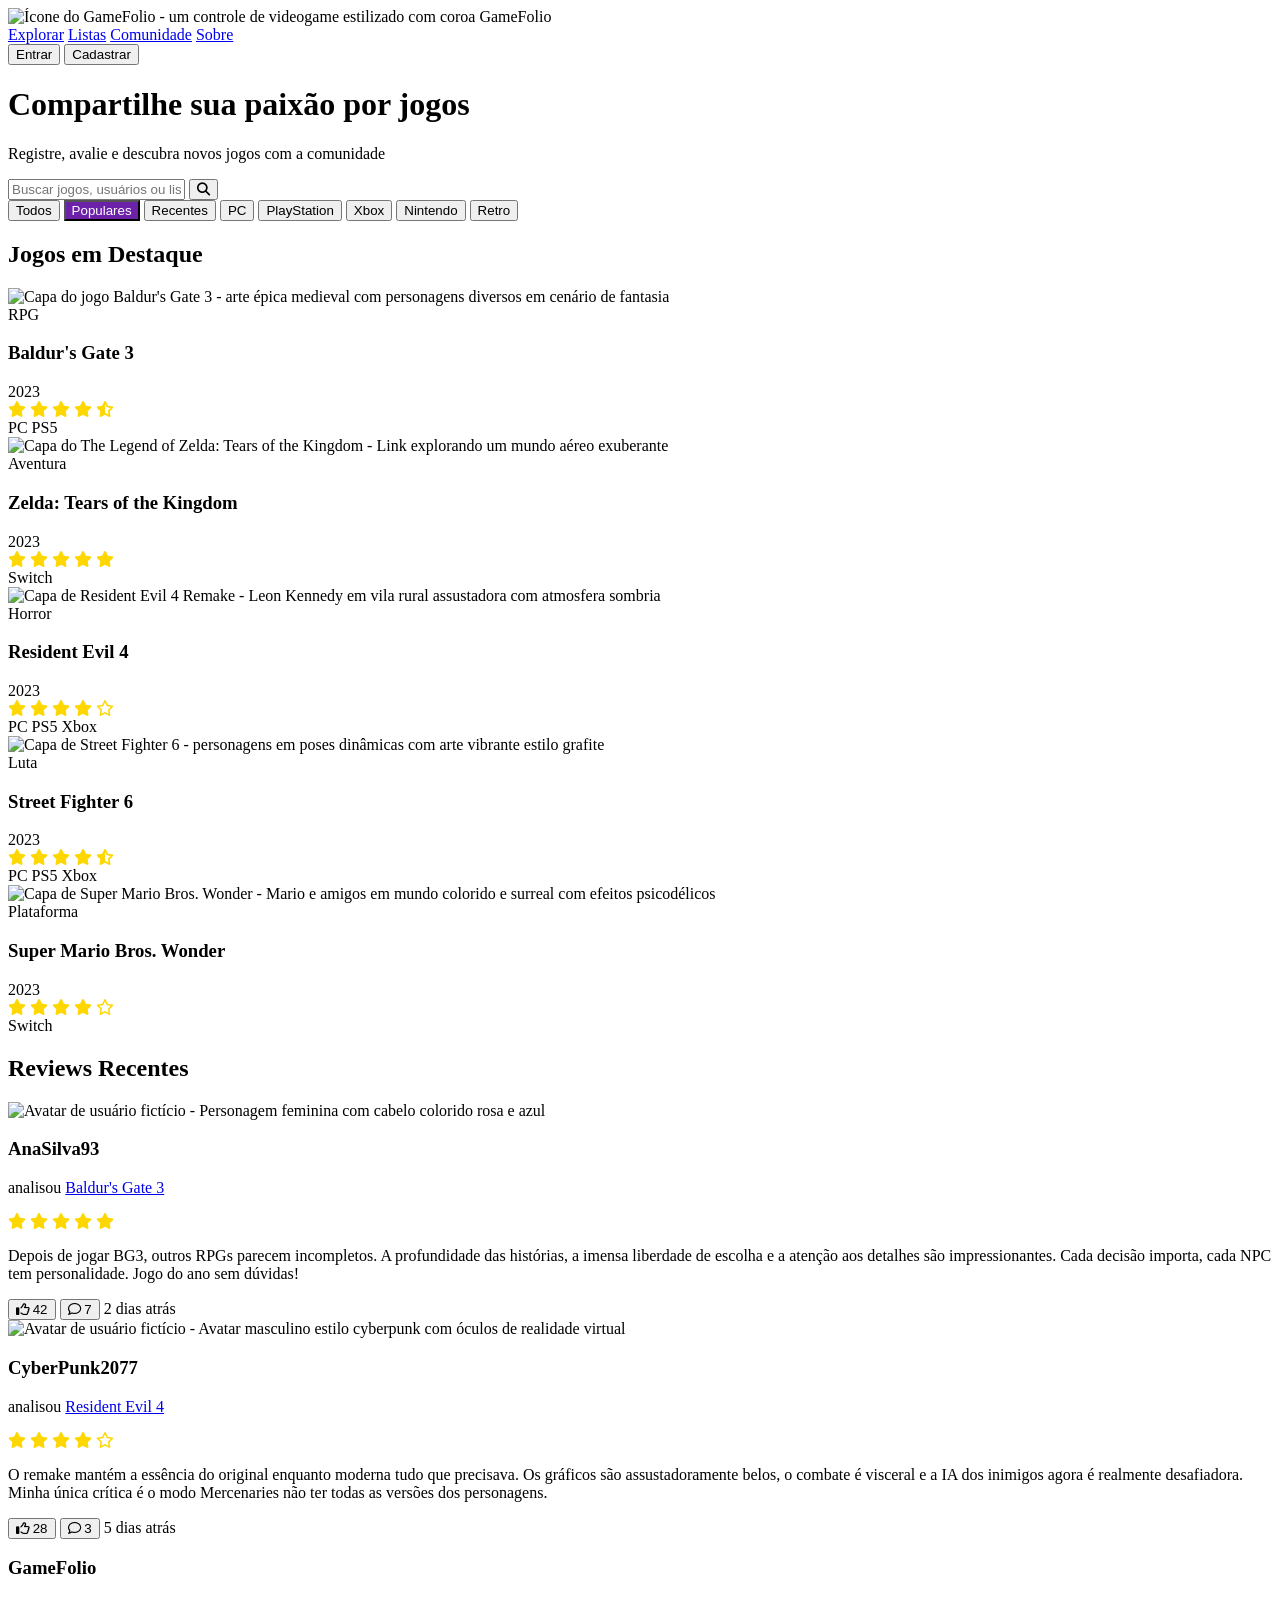
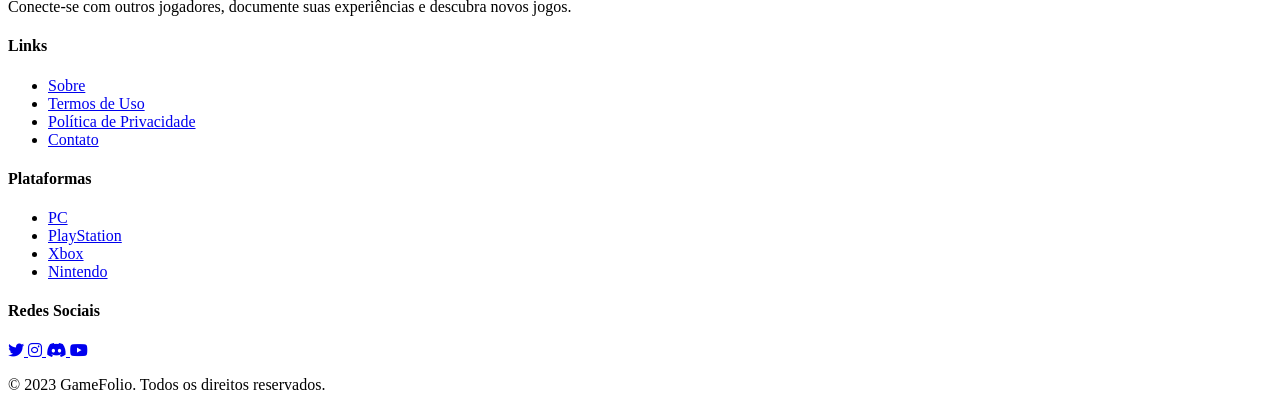
==== index.html @ 89a98d09 "Html com css no tailwind e JS basico (por enquanto)" ====
<!DOCTYPE html>
<html lang="pt-BR">
<head>
    <meta charset="UTF-8">
    <meta name="viewport" content="width=device-width, initial-scale=1.0">
    <title>GameFolio - Seu Diário de Jogos</title>
    <script src="https://cdn.tailwindcss.com"></script>
    <link rel="stylesheet" href="https://cdnjs.cloudflare.com/ajax/libs/font-awesome/6.4.0/css/all.min.css">
    <style>
        .stars {
            color: #ffd700;
        }
        .game-card:hover {
            transform: translateY(-5px);
            box-shadow: 0 10px 20px rgba(155, 81, 224, 0.3);
        }
        .active-filter {
            background-color: #6b21a8;
            color: white;
        }
    </style>
</head>
<body class="bg-gray-900 text-gray-100 min-h-screen">
    <!-- Navbar -->
    <nav class="bg-gray-800 sticky top-0 z-50 shadow-lg">
        <div class="container mx-auto px-4 py-3 flex justify-between items-center">
            <div class="flex items-center space-x-2">
                <img src="https://storage.googleapis.com/workspace-0f70711f-8b4e-4d94-86f1-2a93ccde5887/image/7b67bf7c-70f5-4aff-a1ca-98b3bf985ffc.png" alt="Ícone do GameFolio - um controle de videogame estilizado com coroa" class="h-10 w-10 rounded-full">
                <span class="text-xl font-bold text-purple-400">GameFolio</span>
            </div>
            
            <div class="hidden md:flex space-x-6">
                <a href="#" class="hover:text-purple-300">Explorar</a>
                <a href="#" class="hover:text-purple-300">Listas</a>
                <a href="#" class="hover:text-purple-300">Comunidade</a>
                <a href="#" class="hover:text-purple-300">Sobre</a>
            </div>
            
            <div class="flex items-center space-x-4">
                <button class="bg-purple-600 hover:bg-purple-700 px-4 py-2 rounded-md font-medium">
                    Entrar
                </button>
                <button class="hidden md:block bg-gray-700 hover:bg-gray-600 px-4 py-2 rounded-md font-medium">
                    Cadastrar
                </button>
            </div>
        </div>
    </nav>

    <!-- Hero Section -->
    <header class="bg-gradient-to-r from-purple-900 to-gray-900 py-16">
        <div class="container mx-auto px-4 text-center">
            <h1 class="text-4xl md:text-5xl font-bold mb-4">Compartilhe sua paixão por jogos</h1>
            <p class="text-xl md:text-2xl text-gray-300 mb-8">Registre, avalie e descubra novos jogos com a comunidade</p>
            
            <div class="max-w-xl mx-auto relative">
                <input type="text" placeholder="Buscar jogos, usuários ou listas..." 
                    class="w-full px-4 py-3 rounded-full bg-gray-800 text-white focus:outline-none focus:ring-2 focus:ring-purple-500">
                <button class="absolute right-2 top-1/2 transform -translate-y-1/2 bg-purple-600 hover:bg-purple-700 w-10 h-10 rounded-full flex items-center justify-center">
                    <i class="fas fa-search"></i>
                </button>
            </div>
        </div>
    </header>

    <!-- Main Content -->
    <main class="container mx-auto px-4 py-8">
        <!-- Filters -->
        <div class="mb-8 overflow-x-auto">
            <div class="flex space-x-2 pb-2">
                <button class="px-4 py-2 bg-gray-800 rounded-full whitespace-nowrap">Todos</button>
                <button class="px-4 py-2 bg-gray-800 rounded-full whitespace-nowrap active-filter">Populares</button>
                <button class="px-4 py-2 bg-gray-800 rounded-full whitespace-nowrap">Recentes</button>
                <button class="px-4 py-2 bg-gray-800 rounded-full whitespace-nowrap">PC</button>
                <button class="px-4 py-2 bg-gray-800 rounded-full whitespace-nowrap">PlayStation</button>
                <button class="px-4 py-2 bg-gray-800 rounded-full whitespace-nowrap">Xbox</button>
                <button class="px-4 py-2 bg-gray-800 rounded-full whitespace-nowrap">Nintendo</button>
                <button class="px-4 py-2 bg-gray-800 rounded-full whitespace-nowrap">Retro</button>
            </div>
        </div>

        <!-- Featured Games -->
        <section class="mb-12">
            <h2 class="text-2xl font-bold mb-6">Jogos em Destaque</h2>
            <div class="grid grid-cols-2 sm:grid-cols-3 md:grid-cols-4 lg:grid-cols-5 gap-4">
                <!-- Game Card 1 -->
                <div class="game-card bg-gray-800 rounded-lg overflow-hidden transition-transform duration-300">
                    <div class="relative">
                        <img src="https://storage.googleapis.com/workspace-0f70711f-8b4e-4d94-86f1-2a93ccde5887/image/5e23e996-d68e-4585-ad56-a1dbfd8e7b90.png" alt="Capa do jogo Baldur's Gate 3 - arte épica medieval com personagens diversos em cenário de fantasia" class="w-full h-48 object-cover">
                        <div class="absolute top-2 left-2 bg-purple-600 text-white text-xs px-2 py-1 rounded">
                            RPG
                        </div>
                    </div>
                    <div class="p-3">
                        <h3 class="font-bold mb-1 truncate">Baldur's Gate 3</h3>
                        <div class="flex justify-between items-center mb-2 text-sm">
                            <span>2023</span>
                            <div class="stars">
                                <i class="fas fa-star"></i>
                                <i class="fas fa-star"></i>
                                <i class="fas fa-star"></i>
                                <i class="fas fa-star"></i>
                                <i class="fas fa-star-half-alt"></i>
                            </div>
                        </div>
                        <div class="flex space-x-1 text-xs">
                            <span class="bg-gray-700 px-2 py-1 rounded">PC</span>
                            <span class="bg-gray-700 px-2 py-1 rounded">PS5</span>
                        </div>
                    </div>
                </div>
                
                <!-- Game Card 2 -->
                <div class="game-card bg-gray-800 rounded-lg overflow-hidden transition-transform duration-300">
                    <div class="relative">
                        <img src="https://storage.googleapis.com/workspace-0f70711f-8b4e-4d94-86f1-2a93ccde5887/image/5b0cb605-672a-4c8f-9d56-ed8557dfba0c.png" alt="Capa do The Legend of Zelda: Tears of the Kingdom - Link explorando um mundo aéreo exuberante" class="w-full h-48 object-cover">
                        <div class="absolute top-2 left-2 bg-purple-600 text-white text-xs px-2 py-1 rounded">
                            Aventura
                        </div>
                    </div>
                    <div class="p-3">
                        <h3 class="font-bold mb-1 truncate">Zelda: Tears of the Kingdom</h3>
                        <div class="flex justify-between items-center mb-2 text-sm">
                            <span>2023</span>
                            <div class="stars">
                                <i class="fas fa-star"></i>
                                <i class="fas fa-star"></i>
                                <i class="fas fa-star"></i>
                                <i class="fas fa-star"></i>
                                <i class="fas fa-star"></i>
                            </div>
                        </div>
                        <div class="flex space-x-1 text-xs">
                            <span class="bg-gray-700 px-2 py-1 rounded">Switch</span>
                        </div>
                    </div>
                </div>
                
                <!-- Game Card 3 -->
                <div class="game-card bg-gray-800 rounded-lg overflow-hidden transition-transform duration-300">
                    <div class="relative">
                        <img src="https://storage.googleapis.com/workspace-0f70711f-8b4e-4d94-86f1-2a93ccde5887/image/c5231993-31fa-42f7-b4f4-3dcd0fac8f75.png" alt="Capa de Resident Evil 4 Remake - Leon Kennedy em vila rural assustadora com atmosfera sombria" class="w-full h-48 object-cover">
                        <div class="absolute top-2 left-2 bg-purple-600 text-white text-xs px-2 py-1 rounded">
                            Horror
                        </div>
                    </div>
                    <div class="p-3">
                        <h3 class="font-bold mb-1 truncate">Resident Evil 4</h3>
                        <div class="flex justify-between items-center mb-2 text-sm">
                            <span>2023</span>
                            <div class="stars">
                                <i class="fas fa-star"></i>
                                <i class="fas fa-star"></i>
                                <i class="fas fa-star"></i>
                                <i class="fas fa-star"></i>
                                <i class="far fa-star"></i>
                            </div>
                        </div>
                        <div class="flex space-x-1 text-xs">
                            <span class="bg-gray-700 px-2 py-1 rounded">PC</span>
                            <span class="bg-gray-700 px-2 py-1 rounded">PS5</span>
                            <span class="bg-gray-700 px-2 py-1 rounded">Xbox</span>
                        </div>
                    </div>
                </div>
                
                <!-- Game Card 4 -->
                <div class="game-card bg-gray-800 rounded-lg overflow-hidden transition-transform duration-300">
                    <div class="relative">
                        <img src="https://storage.googleapis.com/workspace-0f70711f-8b4e-4d94-86f1-2a93ccde5887/image/84c0312e-1e0c-442b-8b80-9a341d1a2d50.png" alt="Capa de Street Fighter 6 - personagens em poses dinâmicas com arte vibrante estilo grafite" class="w-full h-48 object-cover">
                        <div class="absolute top-2 left-2 bg-purple-600 text-white text-xs px-2 py-1 rounded">
                            Luta
                        </div>
                    </div>
                    <div class="p-3">
                        <h3 class="font-bold mb-1 truncate">Street Fighter 6</h3>
                        <div class="flex justify-between items-center mb-2 text-sm">
                            <span>2023</span>
                            <div class="stars">
                                <i class="fas fa-star"></i>
                                <i class="fas fa-star"></i>
                                <i class="fas fa-star"></i>
                                <i class="fas fa-star"></i>
                                <i class="fas fa-star-half-alt"></i>
                            </div>
                        </div>
                        <div class="flex space-x-1 text-xs">
                            <span class="bg-gray-700 px-2 py-1 rounded">PC</span>
                            <span class="bg-gray-700 px-2 py-1 rounded">PS5</span>
                            <span class="bg-gray-700 px-2 py-1 rounded">Xbox</span>
                        </div>
                    </div>
                </div>
                
                <!-- Game Card 5 -->
                <div class="game-card bg-gray-800 rounded-lg overflow-hidden transition-transform duration-300">
                    <div class="relative">
                        <img src="https://storage.googleapis.com/workspace-0f70711f-8b4e-4d94-86f1-2a93ccde5887/image/c01563e3-3cc0-4755-ae73-8b4a8a65829a.png" alt="Capa de Super Mario Bros. Wonder - Mario e amigos em mundo colorido e surreal com efeitos psicodélicos" class="w-full h-48 object-cover">
                        <div class="absolute top-2 left-2 bg-purple-600 text-white text-xs px-2 py-1 rounded">
                            Plataforma
                        </div>
                    </div>
                    <div class="p-3">
                        <h3 class="font-bold mb-1 truncate">Super Mario Bros. Wonder</h3>
                        <div class="flex justify-between items-center mb-2 text-sm">
                            <span>2023</span>
                            <div class="stars">
                                <i class="fas fa-star"></i>
                                <i class="fas fa-star"></i>
                                <i class="fas fa-star"></i>
                                <i class="fas fa-star"></i>
                                <i class="far fa-star"></i>
                            </div>
                        </div>
                        <div class="flex space-x-1 text-xs">
                            <span class="bg-gray-700 px-2 py-1 rounded">Switch</span>
                        </div>
                    </div>
                </div>
            </div>
        </section>

        <!-- Recent Reviews -->
        <section>
            <h2 class="text-2xl font-bold mb-6">Reviews Recentes</h2>
            
            <div class="bg-gray-800 rounded-lg p-6 mb-4">
                <div class="flex items-start mb-4">
                    <img src="https://storage.googleapis.com/workspace-0f70711f-8b4e-4d94-86f1-2a93ccde5887/image/4feb8d6a-f93c-4e9b-94c6-111aa311abfc.png" alt="Avatar de usuário fictício - Personagem feminina com cabelo colorido rosa e azul" class="w-10 h-10 rounded-full mr-3">
                    <div>
                        <h3 class="font-medium">AnaSilva93</h3>
                        <p class="text-gray-400 text-sm">analisou <a href="#" class="text-purple-300">Baldur's Gate 3</a></p>
                    </div>
                    <div class="ml-auto stars">
                        <i class="fas fa-star"></i>
                        <i class="fas fa-star"></i>
                        <i class="fas fa-star"></i>
                        <i class="fas fa-star"></i>
                        <i class="fas fa-star"></i>
                    </div>
                </div>
                <div class="bg-gray-900 p-4 rounded mb-3">
                    <p>Depois de jogar BG3, outros RPGs parecem incompletos. A profundidade das histórias, a imensa liberdade de escolha e a atenção aos detalhes são impressionantes. Cada decisão importa, cada NPC tem personalidade. Jogo do ano sem dúvidas!</p>
                </div>
                <div class="flex items-center text-sm text-gray-400">
                    <button class="flex items-center mr-4 hover:text-purple-300">
                        <i class="far fa-thumbs-up mr-1"></i> 42
                    </button>
                    <button class="flex items-center mr-4 hover:text-purple-300">
                        <i class="far fa-comment mr-1"></i> 7
                    </button>
                    <span>2 dias atrás</span>
                </div>
            </div>
            
            <div class="bg-gray-800 rounded-lg p-6">
                <div class="flex items-start mb-4">
                    <img src="https://storage.googleapis.com/workspace-0f70711f-8b4e-4d94-86f1-2a93ccde5887/image/c5cfe952-3a54-457c-a827-276a2980bfd9.png" alt="Avatar de usuário fictício - Avatar masculino estilo cyberpunk com óculos de realidade virtual" class="w-10 h-10 rounded-full mr-3">
                    <div>
                        <h3 class="font-medium">CyberPunk2077</h3>
                        <p class="text-gray-400 text-sm">analisou <a href="#" class="text-purple-300">Resident Evil 4</a></p>
                    </div>
                    <div class="ml-auto stars">
                        <i class="fas fa-star"></i>
                        <i class="fas fa-star"></i>
                        <i class="fas fa-star"></i>
                        <i class="fas fa-star"></i>
                        <i class="far fa-star"></i>
                    </div>
                </div>
                <div class="bg-gray-900 p-4 rounded mb-3">
                    <p>O remake mantém a essência do original enquanto moderna tudo que precisava. Os gráficos são assustadoramente belos, o combate é visceral e a IA dos inimigos agora é realmente desafiadora. Minha única crítica é o modo Mercenaries não ter todas as versões dos personagens.</p>
                </div>
                <div class="flex items-center text-sm text-gray-400">
                    <button class="flex items-center mr-4 hover:text-purple-300">
                        <i class="far fa-thumbs-up mr-1"></i> 28
                    </button>
                    <button class="flex items-center mr-4 hover:text-purple-300">
                        <i class="far fa-comment mr-1"></i> 3
                    </button>
                    <span>5 dias atrás</span>
                </div>
            </div>
        </section>
    </main>

    <!-- Footer -->
    <footer class="bg-gray-800 py-12 mt-12">
        <div class="container mx-auto px-4">
            <div class="grid grid-cols-1 md:grid-cols-4 gap-8">
                <div>
                    <h3 class="text-xl font-bold mb-4 text-purple-400">GameFolio</h3>
                    <p class="text-gray-400">Conecte-se com outros jogadores, documente suas experiências e descubra novos jogos.</p>
                </div>
                <div>
                    <h4 class="font-bold mb-4">Links</h4>
                    <ul class="space-y-2">
                        <li><a href="#" class="text-gray-400 hover:text-purple-300">Sobre</a></li>
                        <li><a href="#" class="text-gray-400 hover:text-purple-300">Termos de Uso</a></li>
                        <li><a href="#" class="text-gray-400 hover:text-purple-300">Política de Privacidade</a></li>
                        <li><a href="#" class="text-gray-400 hover:text-purple-300">Contato</a></li>
                    </ul>
                </div>
                <div>
                    <h4 class="font-bold mb-4">Plataformas</h4>
                    <ul class="space-y-2">
                        <li><a href="#" class="text-gray-400 hover:text-purple-300">PC</a></li>
                        <li><a href="#" class="text-gray-400 hover:text-purple-300">PlayStation</a></li>
                        <li><a href="#" class="text-gray-400 hover:text-purple-300">Xbox</a></li>
                        <li><a href="#" class="text-gray-400 hover:text-purple-300">Nintendo</a></li>
                    </ul>
                </div>
                <div>
                    <h4 class="font-bold mb-4">Redes Sociais</h4>
                    <div class="flex space-x-4">
                        <a href="#" class="w-10 h-10 rounded-full bg-gray-700 flex items-center justify-center hover:bg-purple-600">
                            <i class="fab fa-twitter"></i>
                        </a>
                        <a href="#" class="w-10 h-10 rounded-full bg-gray-700 flex items-center justify-center hover:bg-purple-600">
                            <i class="fab fa-instagram"></i>
                        </a>
                        <a href="#" class="w-10 h-10 rounded-full bg-gray-700 flex items-center justify-center hover:bg-purple-600">
                            <i class="fab fa-discord"></i>
                        </a>
                        <a href="#" class="w-10 h-10 rounded-full bg-gray-700 flex items-center justify-center hover:bg-purple-600">
                            <i class="fab fa-youtube"></i>
                        </a>
                    </div>
                </div>
            </div>
            <div class="border-t border-gray-700 mt-8 pt-8 text-center text-gray-500">
                <p>© 2023 GameFolio. Todos os direitos reservados.</p>
            </div>
        </div>
    </footer>

    <script>
        // Rating System
        document.addEventListener('DOMContentLoaded', function() {
            // Simula o hover nas estrelas do rating
            const starsContainers = document.querySelectorAll('.stars');
            
            starsContainers.forEach(container => {
                const stars = container.querySelectorAll('i');
                
                stars.forEach((star, index) => {
                    star.addEventListener('click', () => {
                        // Remove todas as classes
                        stars.forEach(s => {
                            s.classList.remove('fas');
                            s.classList.add('far');
                        });
                        
                        // Ativa as estrelas até a clicada
                        for (let i = 0; i <= index; i++) {
                            stars[i].classList.remove('far');
                            stars[i].classList.add('fas');
                        }
                    });
                });
            });
            
            // Filter buttons
            const filterButtons = document.querySelectorAll('.bg-gray-800.rounded-full');
            
            filterButtons.forEach(button => {
                button.addEventListener('click', function() {
                    filterButtons.forEach(btn => btn.classList.remove('active-filter'));
                    this.classList.add('active-filter');
                });
            });
        });
    </script>
</body>
</html>
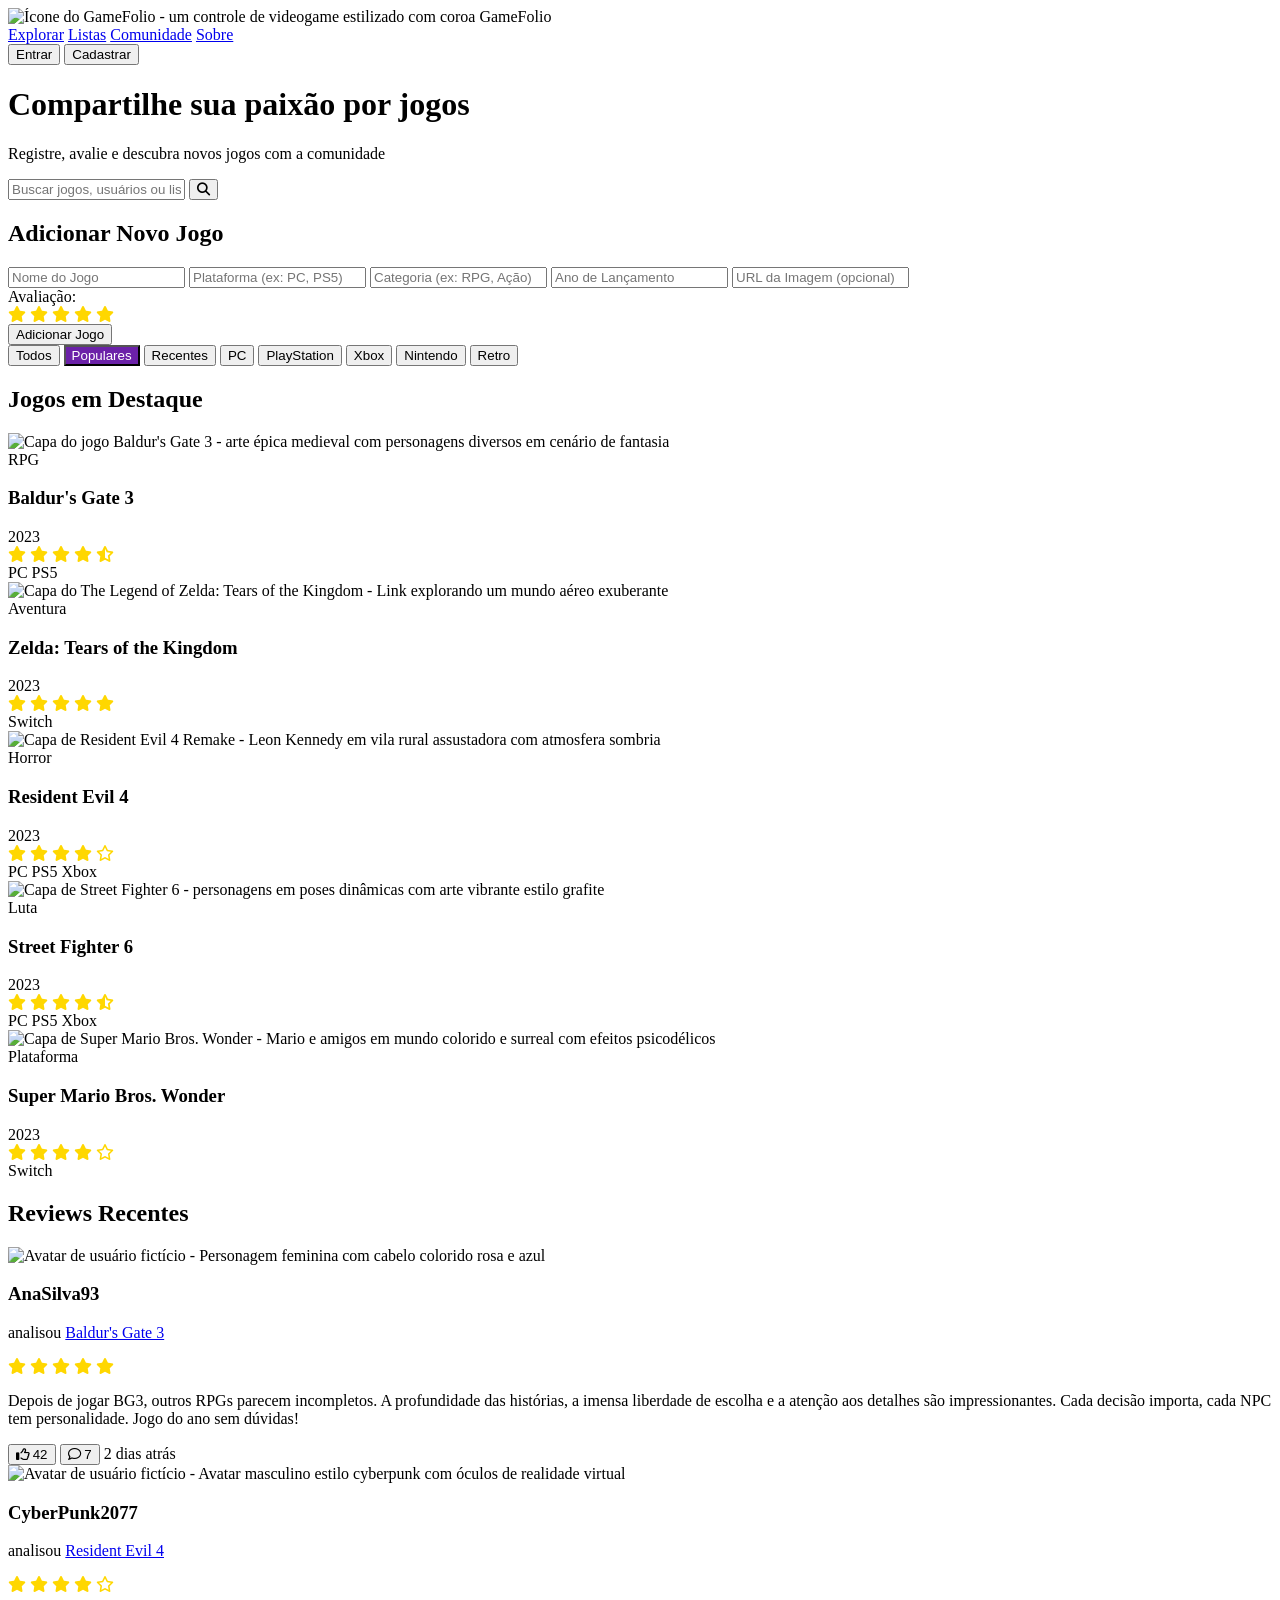
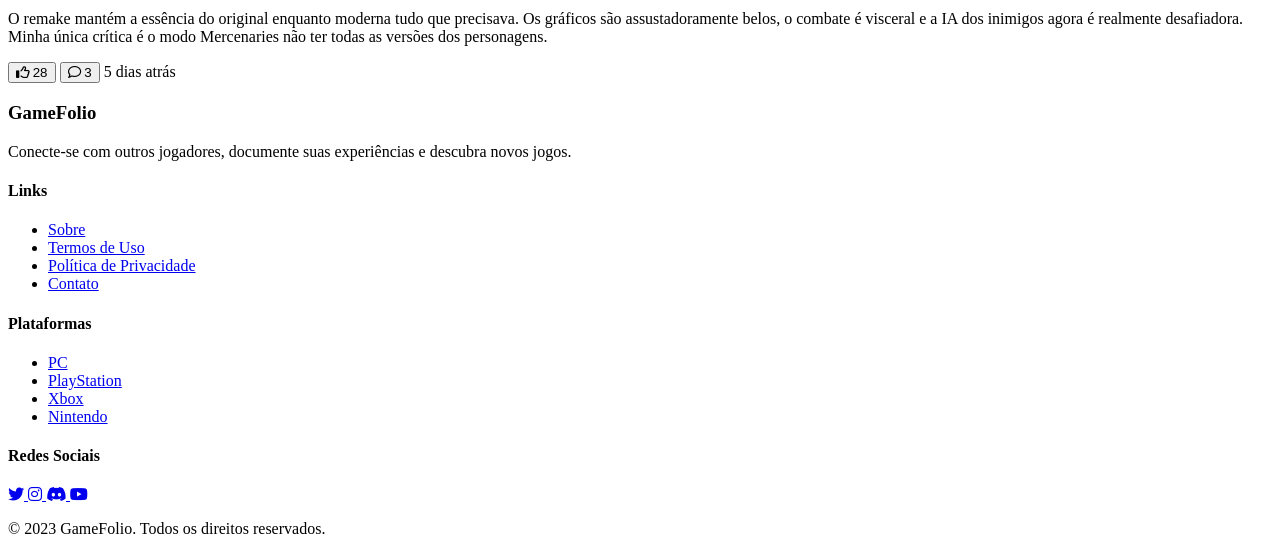
==== commit dd66513c: "Add forma de novo jogo" ====
--- a/index.html
+++ b/index.html
@@ -6,19 +6,7 @@
     <title>GameFolio - Seu Diário de Jogos</title>
     <script src="https://cdn.tailwindcss.com"></script>
     <link rel="stylesheet" href="https://cdnjs.cloudflare.com/ajax/libs/font-awesome/6.4.0/css/all.min.css">
-    <style>
-        .stars {
-            color: #ffd700;
-        }
-        .game-card:hover {
-            transform: translateY(-5px);
-            box-shadow: 0 10px 20px rgba(155, 81, 224, 0.3);
-        }
-        .active-filter {
-            background-color: #6b21a8;
-            color: white;
-        }
-    </style>
+    <link rel="stylesheet" href="style.css">
 </head>
 <body class="bg-gray-900 text-gray-100 min-h-screen">
     <!-- Navbar -->
@@ -65,6 +53,40 @@
 
     <!-- Main Content -->
     <main class="container mx-auto px-4 py-8">
+        <!-- Add New Game Form -->
+        <section class="mb-12 bg-gray-800 p-6 rounded-lg">
+            <h2 class="text-2xl font-bold mb-4">Adicionar Novo Jogo</h2>
+            <div class="grid grid-cols-1 md:grid-cols-2 gap-4">
+                <!-- Nome do Jogo -->
+                <input type="text" id="game-title" placeholder="Nome do Jogo" class="px-4 py-2 rounded bg-gray-900 text-white w-full">
+                <!-- Plataforma -->
+                <input type="text" id="game-platform" placeholder="Plataforma (ex: PC, PS5)" class="px-4 py-2 rounded bg-gray-900 text-white w-full">
+                <!-- Categoria -->
+                <input type="text" id="game-category" placeholder="Categoria (ex: RPG, Ação)" class="px-4 py-2 rounded bg-gray-900 text-white w-full">
+                <!-- Ano de lancamento -->
+                <input type="number" id="game-year" placeholder="Ano de Lançamento" class="px-4 py-2 rounded bg-gray-900 text-white w-full">
+                <!-- URL da Imagem -->
+                <input type="url" id="game-image" placeholder="URL da Imagem (opcional)" class="px-4 py-2 rounded bg-gray-900 text-white w-full">
+            </div>
+
+            <!-- Estrelas de avaliação -->
+            <div class="mt-4">
+                <span class="block text-sm mb-1">Avaliação:</span>
+                <div class="stars text-xl cursor-pointer space-x-1" id="new-rating">
+                    <i class="fa fa-star" data-value="1"></i>
+                    <i class="fa fa-star" data-value="2"></i>
+                    <i class="fa fa-star" data-value="3"></i>
+                    <i class="fa fa-star" data-value="4"></i>
+                    <i class="fa fa-star" data-value="5"></i>
+                </div>
+            </div>
+
+            <button id="add-game-btn" class="mt-6 bg-purple-600 hover:bg-purple-700 px-6 py-2 rounded font-medium">
+                Adicionar Jogo
+            </button>
+        </section>
+
+
         <!-- Filters -->
         <div class="mb-8 overflow-x-auto">
             <div class="flex space-x-2 pb-2">
@@ -334,43 +356,9 @@
         </div>
     </footer>
 
-    <script>
-        // Rating System
-        document.addEventListener('DOMContentLoaded', function() {
-            // Simula o hover nas estrelas do rating
-            const starsContainers = document.querySelectorAll('.stars');
-            
-            starsContainers.forEach(container => {
-                const stars = container.querySelectorAll('i');
-                
-                stars.forEach((star, index) => {
-                    star.addEventListener('click', () => {
-                        // Remove todas as classes
-                        stars.forEach(s => {
-                            s.classList.remove('fas');
-                            s.classList.add('far');
-                        });
-                        
-                        // Ativa as estrelas até a clicada
-                        for (let i = 0; i <= index; i++) {
-                            stars[i].classList.remove('far');
-                            stars[i].classList.add('fas');
-                        }
-                    });
-                });
-            });
-            
-            // Filter buttons
-            const filterButtons = document.querySelectorAll('.bg-gray-800.rounded-full');
-            
-            filterButtons.forEach(button => {
-                button.addEventListener('click', function() {
-                    filterButtons.forEach(btn => btn.classList.remove('active-filter'));
-                    this.classList.add('active-filter');
-                });
-            });
-        });
-    </script>
+<script src="https://cdn.tailwindcss.com"></script>
+<script src="https://cdnjs.cloudflare.com/ajax/libs/font-awesome/6.4.0/js/all.min.js"></script>
+<script src="script.js"></script>
 </body>
 </html>
 
--- a/style.css
+++ b/style.css
@@ -0,0 +1,13 @@
+.stars {
+    color: #ffd700;
+}
+
+.game-card:hover {
+    transform: translateY(-5px);
+    box-shadow: 0 10px 20px rgba(155, 81, 224, 0.3);
+}
+
+.active-filter {
+    background-color: #6b21a8;
+    color: white;
+}
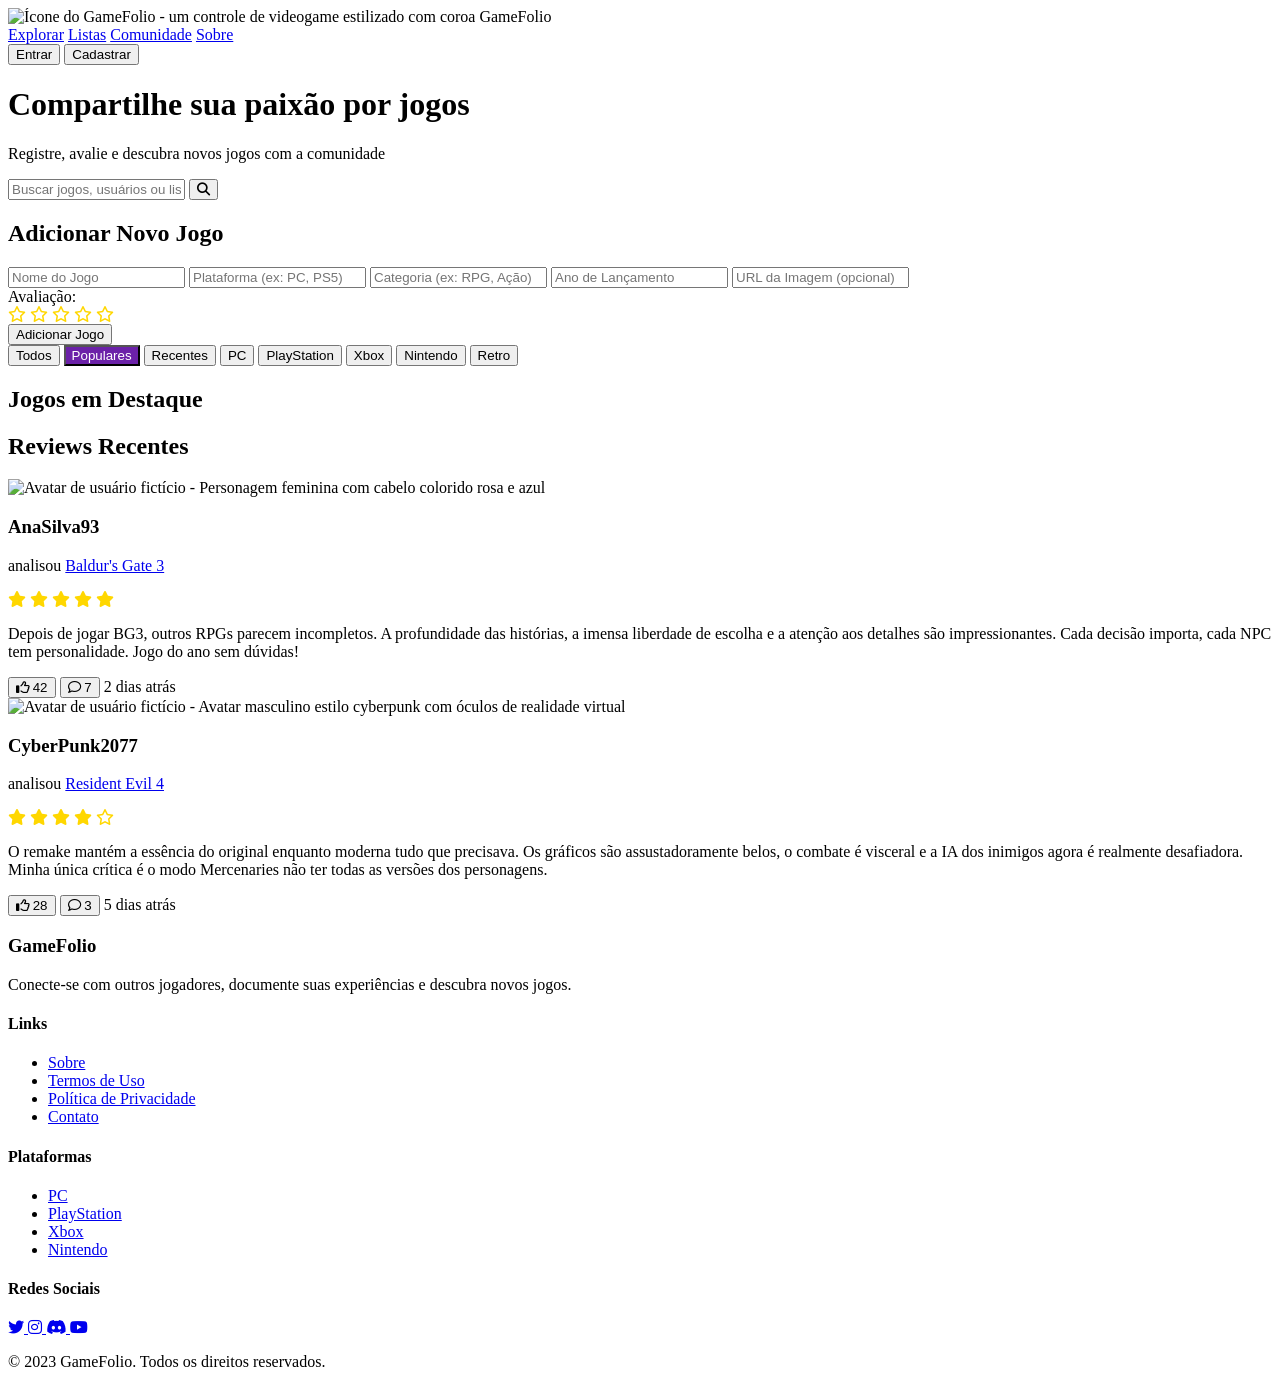
==== commit 9e0f43a1: "Botao de add jogo, add card pelo botao" ====
--- a/index.html
+++ b/index.html
@@ -73,11 +73,11 @@
             <div class="mt-4">
                 <span class="block text-sm mb-1">Avaliação:</span>
                 <div class="stars text-xl cursor-pointer space-x-1" id="new-rating">
-                    <i class="fa fa-star" data-value="1"></i>
-                    <i class="fa fa-star" data-value="2"></i>
-                    <i class="fa fa-star" data-value="3"></i>
-                    <i class="fa fa-star" data-value="4"></i>
-                    <i class="fa fa-star" data-value="5"></i>
+                    <i class="far fa-star" data-value="1"></i>
+                    <i class="far fa-star" data-value="2"></i>
+                    <i class="far fa-star" data-value="3"></i>
+                    <i class="far fa-star" data-value="4"></i>
+                    <i class="far fa-star" data-value="5"></i>
                 </div>
             </div>
 
@@ -104,141 +104,8 @@
         <!-- Featured Games -->
         <section class="mb-12">
             <h2 class="text-2xl font-bold mb-6">Jogos em Destaque</h2>
-            <div class="grid grid-cols-2 sm:grid-cols-3 md:grid-cols-4 lg:grid-cols-5 gap-4">
-                <!-- Game Card 1 -->
-                <div class="game-card bg-gray-800 rounded-lg overflow-hidden transition-transform duration-300">
-                    <div class="relative">
-                        <img src="https://storage.googleapis.com/workspace-0f70711f-8b4e-4d94-86f1-2a93ccde5887/image/5e23e996-d68e-4585-ad56-a1dbfd8e7b90.png" alt="Capa do jogo Baldur's Gate 3 - arte épica medieval com personagens diversos em cenário de fantasia" class="w-full h-48 object-cover">
-                        <div class="absolute top-2 left-2 bg-purple-600 text-white text-xs px-2 py-1 rounded">
-                            RPG
-                        </div>
-                    </div>
-                    <div class="p-3">
-                        <h3 class="font-bold mb-1 truncate">Baldur's Gate 3</h3>
-                        <div class="flex justify-between items-center mb-2 text-sm">
-                            <span>2023</span>
-                            <div class="stars">
-                                <i class="fas fa-star"></i>
-                                <i class="fas fa-star"></i>
-                                <i class="fas fa-star"></i>
-                                <i class="fas fa-star"></i>
-                                <i class="fas fa-star-half-alt"></i>
-                            </div>
-                        </div>
-                        <div class="flex space-x-1 text-xs">
-                            <span class="bg-gray-700 px-2 py-1 rounded">PC</span>
-                            <span class="bg-gray-700 px-2 py-1 rounded">PS5</span>
-                        </div>
-                    </div>
-                </div>
-                
-                <!-- Game Card 2 -->
-                <div class="game-card bg-gray-800 rounded-lg overflow-hidden transition-transform duration-300">
-                    <div class="relative">
-                        <img src="https://storage.googleapis.com/workspace-0f70711f-8b4e-4d94-86f1-2a93ccde5887/image/5b0cb605-672a-4c8f-9d56-ed8557dfba0c.png" alt="Capa do The Legend of Zelda: Tears of the Kingdom - Link explorando um mundo aéreo exuberante" class="w-full h-48 object-cover">
-                        <div class="absolute top-2 left-2 bg-purple-600 text-white text-xs px-2 py-1 rounded">
-                            Aventura
-                        </div>
-                    </div>
-                    <div class="p-3">
-                        <h3 class="font-bold mb-1 truncate">Zelda: Tears of the Kingdom</h3>
-                        <div class="flex justify-between items-center mb-2 text-sm">
-                            <span>2023</span>
-                            <div class="stars">
-                                <i class="fas fa-star"></i>
-                                <i class="fas fa-star"></i>
-                                <i class="fas fa-star"></i>
-                                <i class="fas fa-star"></i>
-                                <i class="fas fa-star"></i>
-                            </div>
-                        </div>
-                        <div class="flex space-x-1 text-xs">
-                            <span class="bg-gray-700 px-2 py-1 rounded">Switch</span>
-                        </div>
-                    </div>
-                </div>
-                
-                <!-- Game Card 3 -->
-                <div class="game-card bg-gray-800 rounded-lg overflow-hidden transition-transform duration-300">
-                    <div class="relative">
-                        <img src="https://storage.googleapis.com/workspace-0f70711f-8b4e-4d94-86f1-2a93ccde5887/image/c5231993-31fa-42f7-b4f4-3dcd0fac8f75.png" alt="Capa de Resident Evil 4 Remake - Leon Kennedy em vila rural assustadora com atmosfera sombria" class="w-full h-48 object-cover">
-                        <div class="absolute top-2 left-2 bg-purple-600 text-white text-xs px-2 py-1 rounded">
-                            Horror
-                        </div>
-                    </div>
-                    <div class="p-3">
-                        <h3 class="font-bold mb-1 truncate">Resident Evil 4</h3>
-                        <div class="flex justify-between items-center mb-2 text-sm">
-                            <span>2023</span>
-                            <div class="stars">
-                                <i class="fas fa-star"></i>
-                                <i class="fas fa-star"></i>
-                                <i class="fas fa-star"></i>
-                                <i class="fas fa-star"></i>
-                                <i class="far fa-star"></i>
-                            </div>
-                        </div>
-                        <div class="flex space-x-1 text-xs">
-                            <span class="bg-gray-700 px-2 py-1 rounded">PC</span>
-                            <span class="bg-gray-700 px-2 py-1 rounded">PS5</span>
-                            <span class="bg-gray-700 px-2 py-1 rounded">Xbox</span>
-                        </div>
-                    </div>
-                </div>
-                
-                <!-- Game Card 4 -->
-                <div class="game-card bg-gray-800 rounded-lg overflow-hidden transition-transform duration-300">
-                    <div class="relative">
-                        <img src="https://storage.googleapis.com/workspace-0f70711f-8b4e-4d94-86f1-2a93ccde5887/image/84c0312e-1e0c-442b-8b80-9a341d1a2d50.png" alt="Capa de Street Fighter 6 - personagens em poses dinâmicas com arte vibrante estilo grafite" class="w-full h-48 object-cover">
-                        <div class="absolute top-2 left-2 bg-purple-600 text-white text-xs px-2 py-1 rounded">
-                            Luta
-                        </div>
-                    </div>
-                    <div class="p-3">
-                        <h3 class="font-bold mb-1 truncate">Street Fighter 6</h3>
-                        <div class="flex justify-between items-center mb-2 text-sm">
-                            <span>2023</span>
-                            <div class="stars">
-                                <i class="fas fa-star"></i>
-                                <i class="fas fa-star"></i>
-                                <i class="fas fa-star"></i>
-                                <i class="fas fa-star"></i>
-                                <i class="fas fa-star-half-alt"></i>
-                            </div>
-                        </div>
-                        <div class="flex space-x-1 text-xs">
-                            <span class="bg-gray-700 px-2 py-1 rounded">PC</span>
-                            <span class="bg-gray-700 px-2 py-1 rounded">PS5</span>
-                            <span class="bg-gray-700 px-2 py-1 rounded">Xbox</span>
-                        </div>
-                    </div>
-                </div>
-                
-                <!-- Game Card 5 -->
-                <div class="game-card bg-gray-800 rounded-lg overflow-hidden transition-transform duration-300">
-                    <div class="relative">
-                        <img src="https://storage.googleapis.com/workspace-0f70711f-8b4e-4d94-86f1-2a93ccde5887/image/c01563e3-3cc0-4755-ae73-8b4a8a65829a.png" alt="Capa de Super Mario Bros. Wonder - Mario e amigos em mundo colorido e surreal com efeitos psicodélicos" class="w-full h-48 object-cover">
-                        <div class="absolute top-2 left-2 bg-purple-600 text-white text-xs px-2 py-1 rounded">
-                            Plataforma
-                        </div>
-                    </div>
-                    <div class="p-3">
-                        <h3 class="font-bold mb-1 truncate">Super Mario Bros. Wonder</h3>
-                        <div class="flex justify-between items-center mb-2 text-sm">
-                            <span>2023</span>
-                            <div class="stars">
-                                <i class="fas fa-star"></i>
-                                <i class="fas fa-star"></i>
-                                <i class="fas fa-star"></i>
-                                <i class="fas fa-star"></i>
-                                <i class="far fa-star"></i>
-                            </div>
-                        </div>
-                        <div class="flex space-x-1 text-xs">
-                            <span class="bg-gray-700 px-2 py-1 rounded">Switch</span>
-                        </div>
-                    </div>
-                </div>
+            <div class="grid grid-cols-2 sm:grid-cols-3 md:grid-cols-4 lg:grid-cols-5 gap-4" id="game-list-container">
+                <!--Sera adicionado os cards por JS-->
             </div>
         </section>
 
@@ -356,8 +223,6 @@
         </div>
     </footer>
 
-<script src="https://cdn.tailwindcss.com"></script>
-<script src="https://cdnjs.cloudflare.com/ajax/libs/font-awesome/6.4.0/js/all.min.js"></script>
 <script src="script.js"></script>
 </body>
 </html>
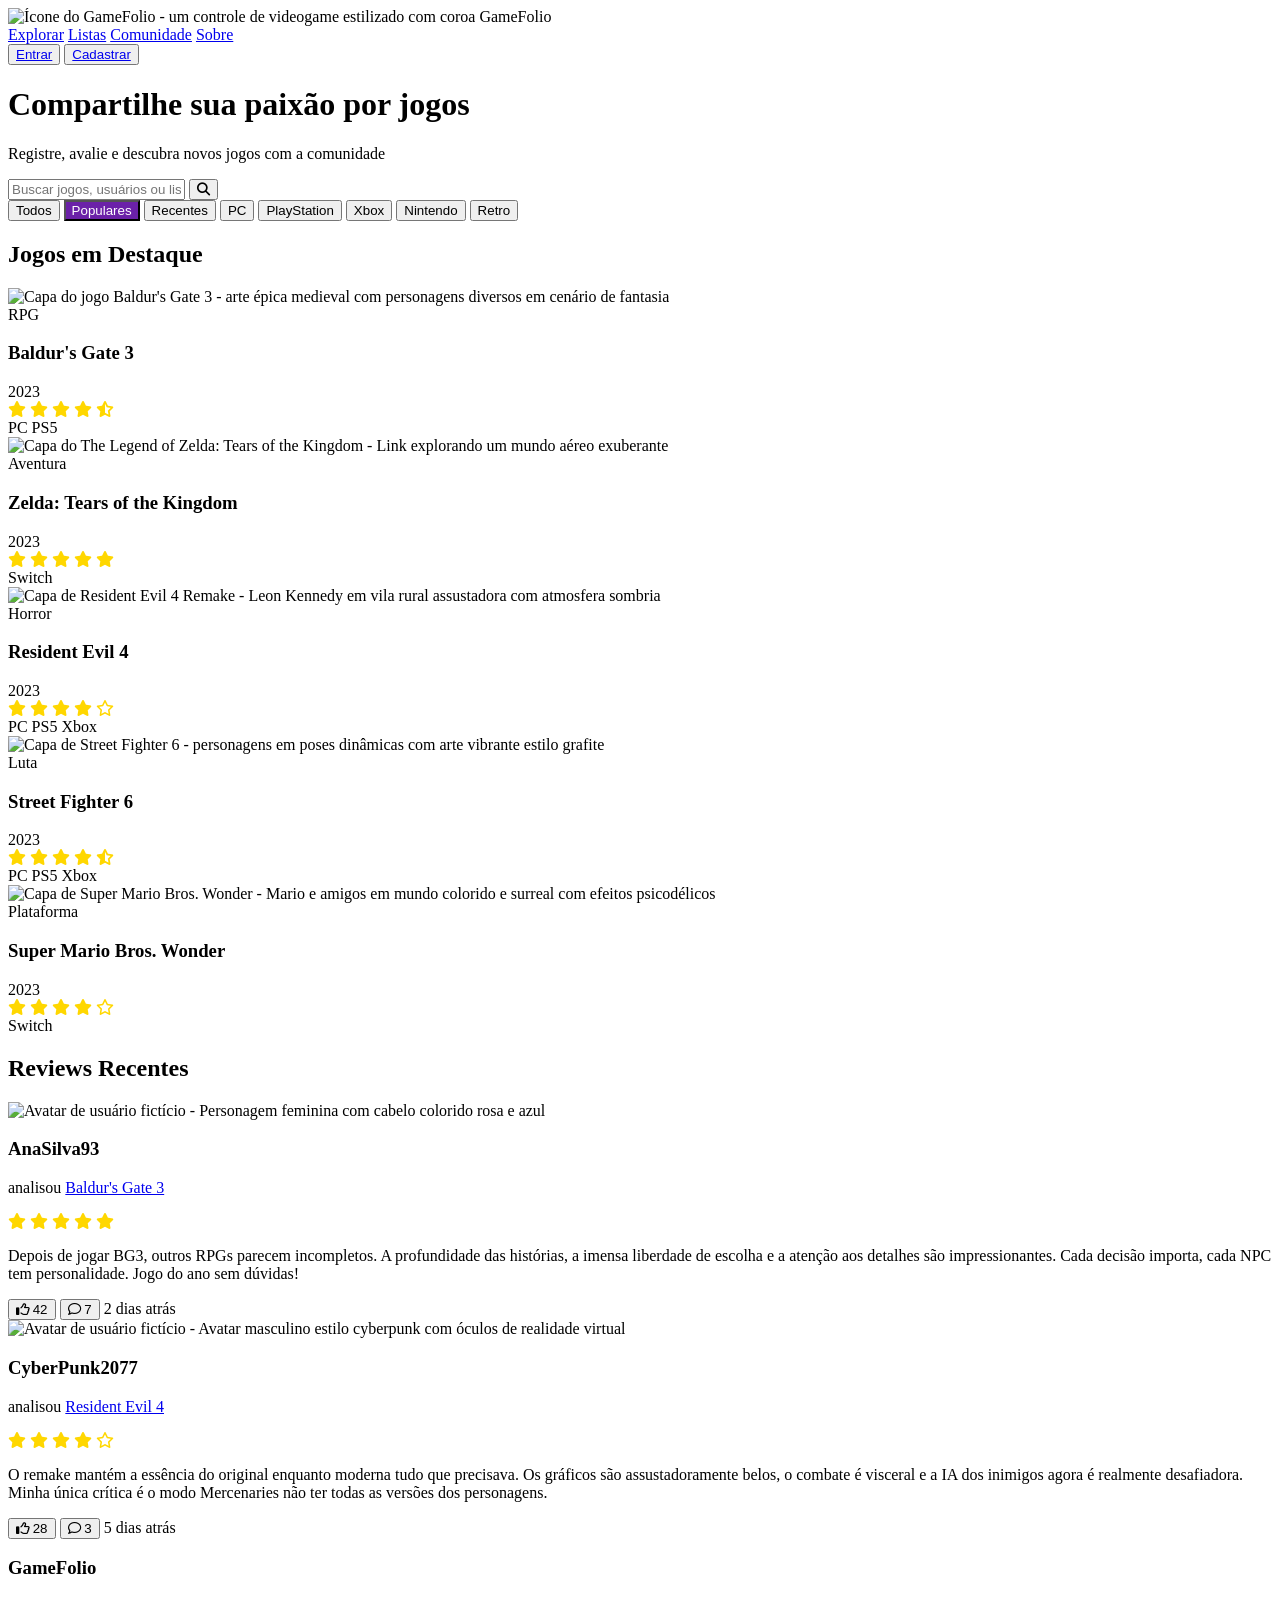
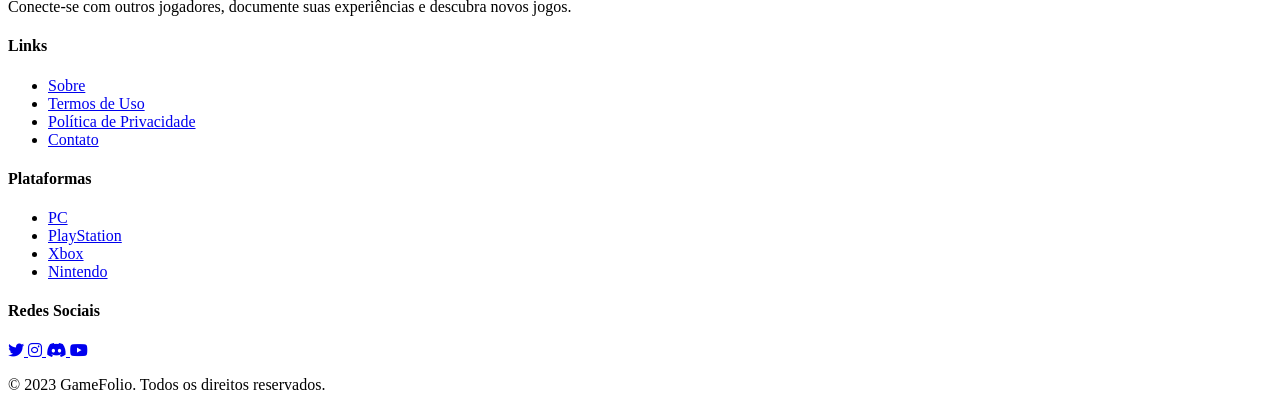
==== commit 492186f2: "Add pages" ====
--- a/index.html
+++ b/index.html
@@ -26,10 +26,10 @@
             
             <div class="flex items-center space-x-4">
                 <button class="bg-purple-600 hover:bg-purple-700 px-4 py-2 rounded-md font-medium">
-                    Entrar
+                    <a href="./pages/login.html">Entrar</a>
                 </button>
                 <button class="hidden md:block bg-gray-700 hover:bg-gray-600 px-4 py-2 rounded-md font-medium">
-                    Cadastrar
+                    <a href="./pages/login.html">Cadastrar</a>
                 </button>
             </div>
         </div>
@@ -53,23 +53,26 @@
 
     <!-- Main Content -->
     <main class="container mx-auto px-4 py-8">
-        <!-- Add New Game Form -->
+    <!--
+        Add New Game Form
         <section class="mb-12 bg-gray-800 p-6 rounded-lg">
+            
             <h2 class="text-2xl font-bold mb-4">Adicionar Novo Jogo</h2>
             <div class="grid grid-cols-1 md:grid-cols-2 gap-4">
-                <!-- Nome do Jogo -->
+                Nome do Jogo
                 <input type="text" id="game-title" placeholder="Nome do Jogo" class="px-4 py-2 rounded bg-gray-900 text-white w-full">
-                <!-- Plataforma -->
+                Plataforma
                 <input type="text" id="game-platform" placeholder="Plataforma (ex: PC, PS5)" class="px-4 py-2 rounded bg-gray-900 text-white w-full">
-                <!-- Categoria -->
+                Categoria
                 <input type="text" id="game-category" placeholder="Categoria (ex: RPG, Ação)" class="px-4 py-2 rounded bg-gray-900 text-white w-full">
-                <!-- Ano de lancamento -->
+                Ano de lancamento
                 <input type="number" id="game-year" placeholder="Ano de Lançamento" class="px-4 py-2 rounded bg-gray-900 text-white w-full">
-                <!-- URL da Imagem -->
+                URL da Imagem
                 <input type="url" id="game-image" placeholder="URL da Imagem (opcional)" class="px-4 py-2 rounded bg-gray-900 text-white w-full">
             </div>
-
-            <!-- Estrelas de avaliação -->
+            
+
+            Estrelas de avaliação
             <div class="mt-4">
                 <span class="block text-sm mb-1">Avaliação:</span>
                 <div class="stars text-xl cursor-pointer space-x-1" id="new-rating">
@@ -85,7 +88,7 @@
                 Adicionar Jogo
             </button>
         </section>
-
+    -->
 
         <!-- Filters -->
         <div class="mb-8 overflow-x-auto">
@@ -104,8 +107,141 @@
         <!-- Featured Games -->
         <section class="mb-12">
             <h2 class="text-2xl font-bold mb-6">Jogos em Destaque</h2>
-            <div class="grid grid-cols-2 sm:grid-cols-3 md:grid-cols-4 lg:grid-cols-5 gap-4" id="game-list-container">
-                <!--Sera adicionado os cards por JS-->
+            <div class="grid grid-cols-2 sm:grid-cols-3 md:grid-cols-4 lg:grid-cols-5 gap-4">
+                <!-- Game Card 1 -->
+                <div class="game-card bg-gray-800 rounded-lg overflow-hidden transition-transform duration-300">
+                    <div class="relative">
+                        <img src="https://storage.googleapis.com/workspace-0f70711f-8b4e-4d94-86f1-2a93ccde5887/image/5e23e996-d68e-4585-ad56-a1dbfd8e7b90.png" alt="Capa do jogo Baldur's Gate 3 - arte épica medieval com personagens diversos em cenário de fantasia" class="w-full h-48 object-cover">
+                        <div class="absolute top-2 left-2 bg-purple-600 text-white text-xs px-2 py-1 rounded">
+                            RPG
+                        </div>
+                    </div>
+                    <div class="p-3">
+                        <h3 class="font-bold mb-1 truncate">Baldur's Gate 3</h3>
+                        <div class="flex justify-between items-center mb-2 text-sm">
+                            <span>2023</span>
+                            <div class="stars">
+                                <i class="fas fa-star"></i>
+                                <i class="fas fa-star"></i>
+                                <i class="fas fa-star"></i>
+                                <i class="fas fa-star"></i>
+                                <i class="fas fa-star-half-alt"></i>
+                            </div>
+                        </div>
+                        <div class="flex space-x-1 text-xs">
+                            <span class="bg-gray-700 px-2 py-1 rounded">PC</span>
+                            <span class="bg-gray-700 px-2 py-1 rounded">PS5</span>
+                        </div>
+                    </div>
+                </div>
+                
+                <!-- Game Card 2 -->
+                <div class="game-card bg-gray-800 rounded-lg overflow-hidden transition-transform duration-300">
+                    <div class="relative">
+                        <img src="https://storage.googleapis.com/workspace-0f70711f-8b4e-4d94-86f1-2a93ccde5887/image/5b0cb605-672a-4c8f-9d56-ed8557dfba0c.png" alt="Capa do The Legend of Zelda: Tears of the Kingdom - Link explorando um mundo aéreo exuberante" class="w-full h-48 object-cover">
+                        <div class="absolute top-2 left-2 bg-purple-600 text-white text-xs px-2 py-1 rounded">
+                            Aventura
+                        </div>
+                    </div>
+                    <div class="p-3">
+                        <h3 class="font-bold mb-1 truncate">Zelda: Tears of the Kingdom</h3>
+                        <div class="flex justify-between items-center mb-2 text-sm">
+                            <span>2023</span>
+                            <div class="stars">
+                                <i class="fas fa-star"></i>
+                                <i class="fas fa-star"></i>
+                                <i class="fas fa-star"></i>
+                                <i class="fas fa-star"></i>
+                                <i class="fas fa-star"></i>
+                            </div>
+                        </div>
+                        <div class="flex space-x-1 text-xs">
+                            <span class="bg-gray-700 px-2 py-1 rounded">Switch</span>
+                        </div>
+                    </div>
+                </div>
+                
+                <!-- Game Card 3 -->
+                <div class="game-card bg-gray-800 rounded-lg overflow-hidden transition-transform duration-300">
+                    <div class="relative">
+                        <img src="https://storage.googleapis.com/workspace-0f70711f-8b4e-4d94-86f1-2a93ccde5887/image/c5231993-31fa-42f7-b4f4-3dcd0fac8f75.png" alt="Capa de Resident Evil 4 Remake - Leon Kennedy em vila rural assustadora com atmosfera sombria" class="w-full h-48 object-cover">
+                        <div class="absolute top-2 left-2 bg-purple-600 text-white text-xs px-2 py-1 rounded">
+                            Horror
+                        </div>
+                    </div>
+                    <div class="p-3">
+                        <h3 class="font-bold mb-1 truncate">Resident Evil 4</h3>
+                        <div class="flex justify-between items-center mb-2 text-sm">
+                            <span>2023</span>
+                            <div class="stars">
+                                <i class="fas fa-star"></i>
+                                <i class="fas fa-star"></i>
+                                <i class="fas fa-star"></i>
+                                <i class="fas fa-star"></i>
+                                <i class="far fa-star"></i>
+                            </div>
+                        </div>
+                        <div class="flex space-x-1 text-xs">
+                            <span class="bg-gray-700 px-2 py-1 rounded">PC</span>
+                            <span class="bg-gray-700 px-2 py-1 rounded">PS5</span>
+                            <span class="bg-gray-700 px-2 py-1 rounded">Xbox</span>
+                        </div>
+                    </div>
+                </div>
+                
+                <!-- Game Card 4 -->
+                <div class="game-card bg-gray-800 rounded-lg overflow-hidden transition-transform duration-300">
+                    <div class="relative">
+                        <img src="https://storage.googleapis.com/workspace-0f70711f-8b4e-4d94-86f1-2a93ccde5887/image/84c0312e-1e0c-442b-8b80-9a341d1a2d50.png" alt="Capa de Street Fighter 6 - personagens em poses dinâmicas com arte vibrante estilo grafite" class="w-full h-48 object-cover">
+                        <div class="absolute top-2 left-2 bg-purple-600 text-white text-xs px-2 py-1 rounded">
+                            Luta
+                        </div>
+                    </div>
+                    <div class="p-3">
+                        <h3 class="font-bold mb-1 truncate">Street Fighter 6</h3>
+                        <div class="flex justify-between items-center mb-2 text-sm">
+                            <span>2023</span>
+                            <div class="stars">
+                                <i class="fas fa-star"></i>
+                                <i class="fas fa-star"></i>
+                                <i class="fas fa-star"></i>
+                                <i class="fas fa-star"></i>
+                                <i class="fas fa-star-half-alt"></i>
+                            </div>
+                        </div>
+                        <div class="flex space-x-1 text-xs">
+                            <span class="bg-gray-700 px-2 py-1 rounded">PC</span>
+                            <span class="bg-gray-700 px-2 py-1 rounded">PS5</span>
+                            <span class="bg-gray-700 px-2 py-1 rounded">Xbox</span>
+                        </div>
+                    </div>
+                </div>
+                
+                <!-- Game Card 5 -->
+                <div class="game-card bg-gray-800 rounded-lg overflow-hidden transition-transform duration-300">
+                    <div class="relative">
+                        <img src="https://storage.googleapis.com/workspace-0f70711f-8b4e-4d94-86f1-2a93ccde5887/image/c01563e3-3cc0-4755-ae73-8b4a8a65829a.png" alt="Capa de Super Mario Bros. Wonder - Mario e amigos em mundo colorido e surreal com efeitos psicodélicos" class="w-full h-48 object-cover">
+                        <div class="absolute top-2 left-2 bg-purple-600 text-white text-xs px-2 py-1 rounded">
+                            Plataforma
+                        </div>
+                    </div>
+                    <div class="p-3">
+                        <h3 class="font-bold mb-1 truncate">Super Mario Bros. Wonder</h3>
+                        <div class="flex justify-between items-center mb-2 text-sm">
+                            <span>2023</span>
+                            <div class="stars">
+                                <i class="fas fa-star"></i>
+                                <i class="fas fa-star"></i>
+                                <i class="fas fa-star"></i>
+                                <i class="fas fa-star"></i>
+                                <i class="far fa-star"></i>
+                            </div>
+                        </div>
+                        <div class="flex space-x-1 text-xs">
+                            <span class="bg-gray-700 px-2 py-1 rounded">Switch</span>
+                        </div>
+                    </div>
+                </div>
             </div>
         </section>
 
--- a/style.css
+++ b/style.css
@@ -10,4 +10,13 @@
 .active-filter {
     background-color: #6b21a8;
     color: white;
+}
+
+
+.scrollbar-hide::-webkit-scrollbar {
+    display: none;
+}
+.scrollbar-hide {
+    -ms-overflow-style: none;
+    scrollbar-width: none;
 }
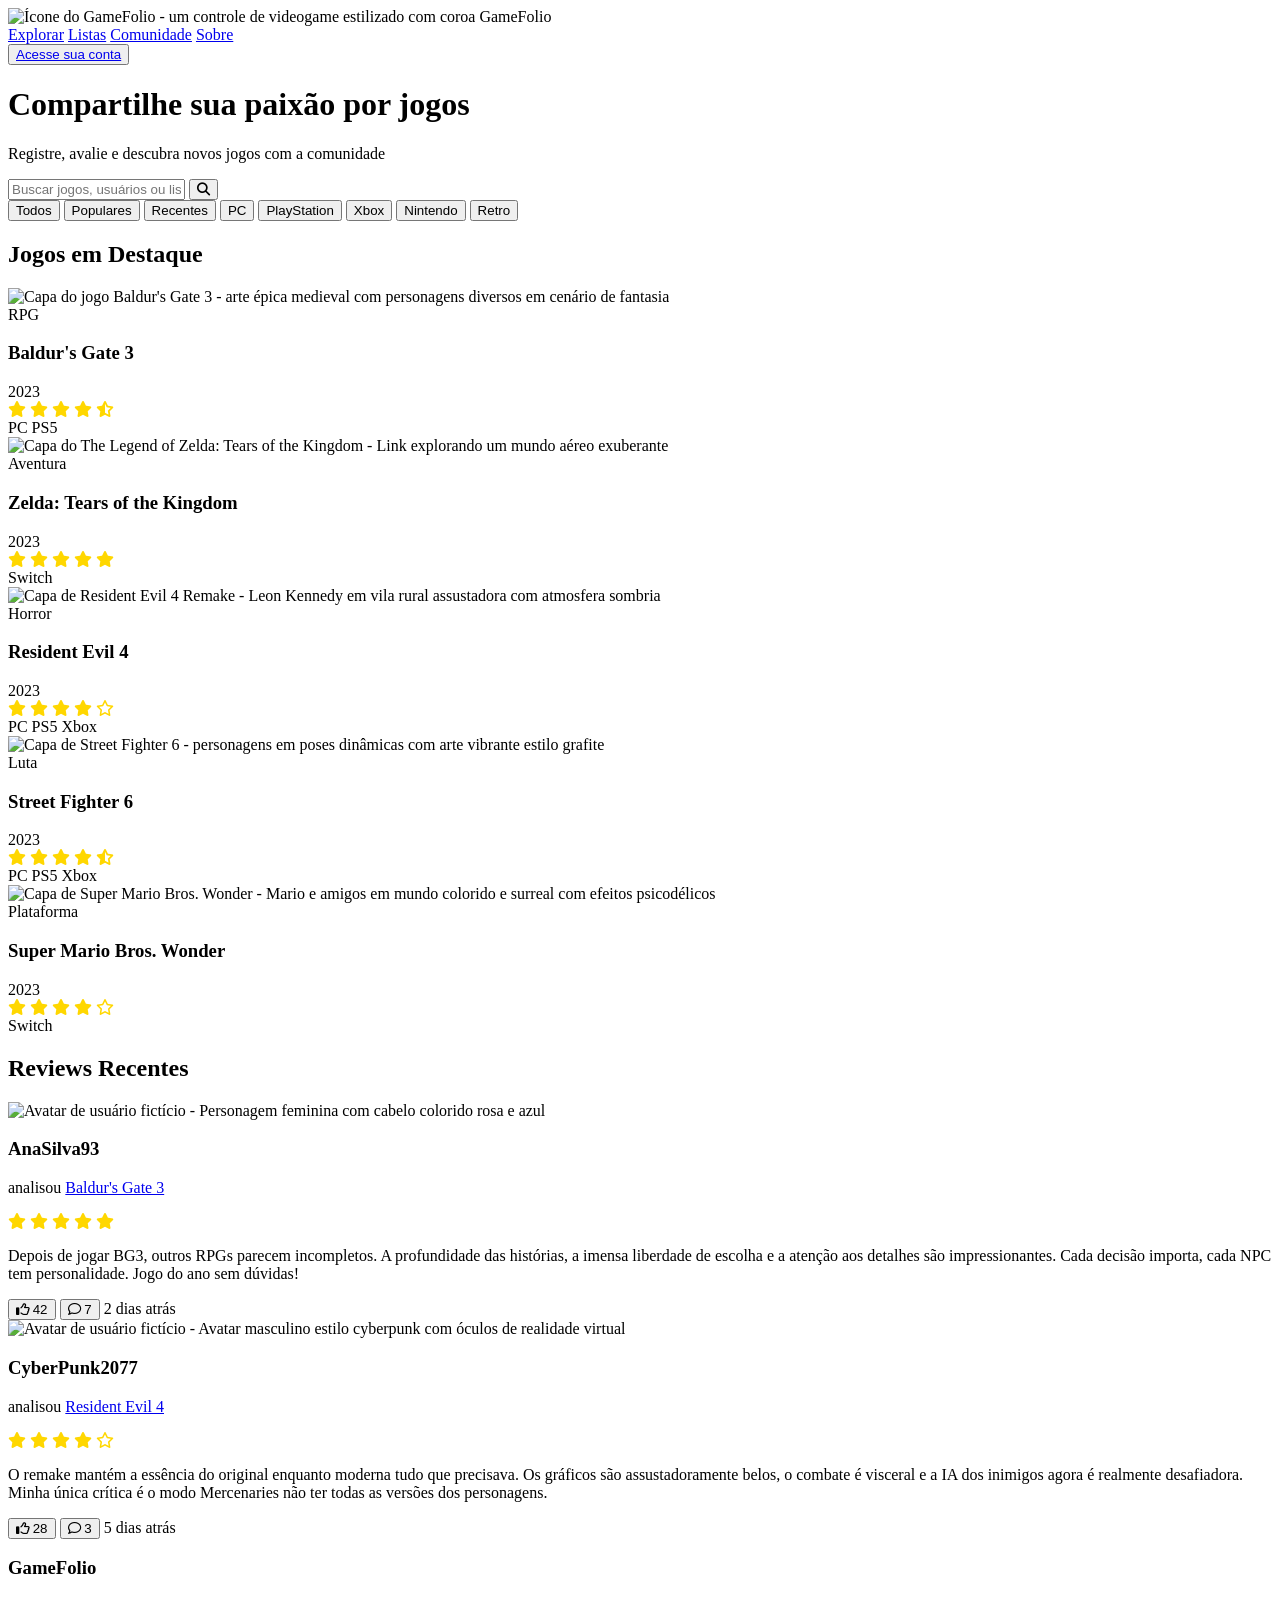
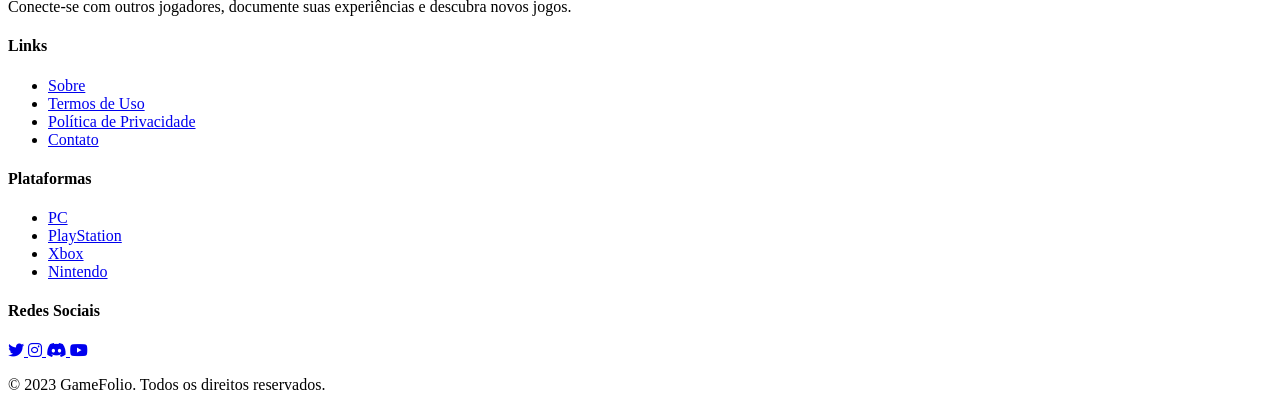
==== commit ff2edf6a: "Add design pag Login" ====
--- a/index.html
+++ b/index.html
@@ -1,13 +1,15 @@
 <!DOCTYPE html>
 <html lang="pt-BR">
+
 <head>
     <meta charset="UTF-8">
     <meta name="viewport" content="width=device-width, initial-scale=1.0">
     <title>GameFolio - Seu Diário de Jogos</title>
     <script src="https://cdn.tailwindcss.com"></script>
     <link rel="stylesheet" href="https://cdnjs.cloudflare.com/ajax/libs/font-awesome/6.4.0/css/all.min.css">
-    <link rel="stylesheet" href="style.css">
+    <link rel="stylesheet" href="./style/style.css">
 </head>
+
 <body class="bg-gray-900 text-gray-100 min-h-screen">
     <!-- Navbar -->
     <nav class="bg-gray-800 sticky top-0 z-50 shadow-lg">
@@ -16,20 +18,17 @@
                 <img src="https://storage.googleapis.com/workspace-0f70711f-8b4e-4d94-86f1-2a93ccde5887/image/7b67bf7c-70f5-4aff-a1ca-98b3bf985ffc.png" alt="Ícone do GameFolio - um controle de videogame estilizado com coroa" class="h-10 w-10 rounded-full">
                 <span class="text-xl font-bold text-purple-400">GameFolio</span>
             </div>
-            
+
             <div class="hidden md:flex space-x-6">
                 <a href="#" class="hover:text-purple-300">Explorar</a>
                 <a href="#" class="hover:text-purple-300">Listas</a>
                 <a href="#" class="hover:text-purple-300">Comunidade</a>
                 <a href="#" class="hover:text-purple-300">Sobre</a>
             </div>
-            
+
             <div class="flex items-center space-x-4">
                 <button class="bg-purple-600 hover:bg-purple-700 px-4 py-2 rounded-md font-medium">
-                    <a href="./pages/login.html">Entrar</a>
-                </button>
-                <button class="hidden md:block bg-gray-700 hover:bg-gray-600 px-4 py-2 rounded-md font-medium">
-                    <a href="./pages/login.html">Cadastrar</a>
+                    <a href="./pages/login.html">Acesse sua conta</a>
                 </button>
             </div>
         </div>
@@ -40,10 +39,9 @@
         <div class="container mx-auto px-4 text-center">
             <h1 class="text-4xl md:text-5xl font-bold mb-4">Compartilhe sua paixão por jogos</h1>
             <p class="text-xl md:text-2xl text-gray-300 mb-8">Registre, avalie e descubra novos jogos com a comunidade</p>
-            
+
             <div class="max-w-xl mx-auto relative">
-                <input type="text" placeholder="Buscar jogos, usuários ou listas..." 
-                    class="w-full px-4 py-3 rounded-full bg-gray-800 text-white focus:outline-none focus:ring-2 focus:ring-purple-500">
+                <input type="text" placeholder="Buscar jogos, usuários ou listas..." class="w-full px-4 py-3 rounded-full bg-gray-800 text-white focus:outline-none focus:ring-2 focus:ring-purple-500">
                 <button class="absolute right-2 top-1/2 transform -translate-y-1/2 bg-purple-600 hover:bg-purple-700 w-10 h-10 rounded-full flex items-center justify-center">
                     <i class="fas fa-search"></i>
                 </button>
@@ -53,7 +51,7 @@
 
     <!-- Main Content -->
     <main class="container mx-auto px-4 py-8">
-    <!--
+        <!--
         Add New Game Form
         <section class="mb-12 bg-gray-800 p-6 rounded-lg">
             
@@ -93,14 +91,14 @@
         <!-- Filters -->
         <div class="mb-8 overflow-x-auto">
             <div class="flex space-x-2 pb-2">
-                <button class="px-4 py-2 bg-gray-800 rounded-full whitespace-nowrap">Todos</button>
-                <button class="px-4 py-2 bg-gray-800 rounded-full whitespace-nowrap active-filter">Populares</button>
-                <button class="px-4 py-2 bg-gray-800 rounded-full whitespace-nowrap">Recentes</button>
-                <button class="px-4 py-2 bg-gray-800 rounded-full whitespace-nowrap">PC</button>
-                <button class="px-4 py-2 bg-gray-800 rounded-full whitespace-nowrap">PlayStation</button>
-                <button class="px-4 py-2 bg-gray-800 rounded-full whitespace-nowrap">Xbox</button>
-                <button class="px-4 py-2 bg-gray-800 rounded-full whitespace-nowrap">Nintendo</button>
-                <button class="px-4 py-2 bg-gray-800 rounded-full whitespace-nowrap">Retro</button>
+                <button class="px-4 py-2 bg-gray-800 rounded-full whitespace-nowrap tagFiltro">Todos</button>
+                <button class="px-4 py-2 bg-gray-800 rounded-full whitespace-nowrap tagFiltro">Populares</button>
+                <button class="px-4 py-2 bg-gray-800 rounded-full whitespace-nowrap tagFiltro">Recentes</button>
+                <button class="px-4 py-2 bg-gray-800 rounded-full whitespace-nowrap tagFiltro">PC</button>
+                <button class="px-4 py-2 bg-gray-800 rounded-full whitespace-nowrap tagFiltro">PlayStation</button>
+                <button class="px-4 py-2 bg-gray-800 rounded-full whitespace-nowrap tagFiltro">Xbox</button>
+                <button class="px-4 py-2 bg-gray-800 rounded-full whitespace-nowrap tagFiltro">Nintendo</button>
+                <button class="px-4 py-2 bg-gray-800 rounded-full whitespace-nowrap tagFiltro">Retro</button>
             </div>
         </div>
 
@@ -134,7 +132,7 @@
                         </div>
                     </div>
                 </div>
-                
+
                 <!-- Game Card 2 -->
                 <div class="game-card bg-gray-800 rounded-lg overflow-hidden transition-transform duration-300">
                     <div class="relative">
@@ -160,7 +158,7 @@
                         </div>
                     </div>
                 </div>
-                
+
                 <!-- Game Card 3 -->
                 <div class="game-card bg-gray-800 rounded-lg overflow-hidden transition-transform duration-300">
                     <div class="relative">
@@ -188,7 +186,7 @@
                         </div>
                     </div>
                 </div>
-                
+
                 <!-- Game Card 4 -->
                 <div class="game-card bg-gray-800 rounded-lg overflow-hidden transition-transform duration-300">
                     <div class="relative">
@@ -216,7 +214,7 @@
                         </div>
                     </div>
                 </div>
-                
+
                 <!-- Game Card 5 -->
                 <div class="game-card bg-gray-800 rounded-lg overflow-hidden transition-transform duration-300">
                     <div class="relative">
@@ -248,7 +246,7 @@
         <!-- Recent Reviews -->
         <section>
             <h2 class="text-2xl font-bold mb-6">Reviews Recentes</h2>
-            
+
             <div class="bg-gray-800 rounded-lg p-6 mb-4">
                 <div class="flex items-start mb-4">
                     <img src="https://storage.googleapis.com/workspace-0f70711f-8b4e-4d94-86f1-2a93ccde5887/image/4feb8d6a-f93c-4e9b-94c6-111aa311abfc.png" alt="Avatar de usuário fictício - Personagem feminina com cabelo colorido rosa e azul" class="w-10 h-10 rounded-full mr-3">
@@ -277,7 +275,7 @@
                     <span>2 dias atrás</span>
                 </div>
             </div>
-            
+
             <div class="bg-gray-800 rounded-lg p-6">
                 <div class="flex items-start mb-4">
                     <img src="https://storage.googleapis.com/workspace-0f70711f-8b4e-4d94-86f1-2a93ccde5887/image/c5cfe952-3a54-457c-a827-276a2980bfd9.png" alt="Avatar de usuário fictício - Avatar masculino estilo cyberpunk com óculos de realidade virtual" class="w-10 h-10 rounded-full mr-3">
@@ -359,7 +357,7 @@
         </div>
     </footer>
 
-<script src="script.js"></script>
+    <script src="script.js"></script>
 </body>
-</html>
-
+
+</html>
--- a/style/style.css
+++ b/style/style.css
@@ -0,0 +1,34 @@
+:root {
+  --fundoPrincipal: #111827;
+  --fundoNavBar: #1f2937;
+  --fundoHeaderPrincipal: #3a1a5f;
+  --corTextoCabecalho: #f3f4f6;
+}
+
+.stars {
+  color: #ffd700;
+}
+
+.game-card:hover {
+  transform: translateY(-5px);
+  box-shadow: 0 10px 20px rgba(155, 81, 224, 0.3);
+  cursor: pointer;
+}
+
+.tagFiltro:hover {
+  transform: scale(1.1);
+  color: #b59ad8;
+}
+
+.active-filter {
+  background-color: #6b21a8;
+  color: white;
+}
+
+.scrollbar-hide::-webkit-scrollbar {
+  display: none;
+}
+.scrollbar-hide {
+  -ms-overflow-style: none;
+  scrollbar-width: none;
+}
